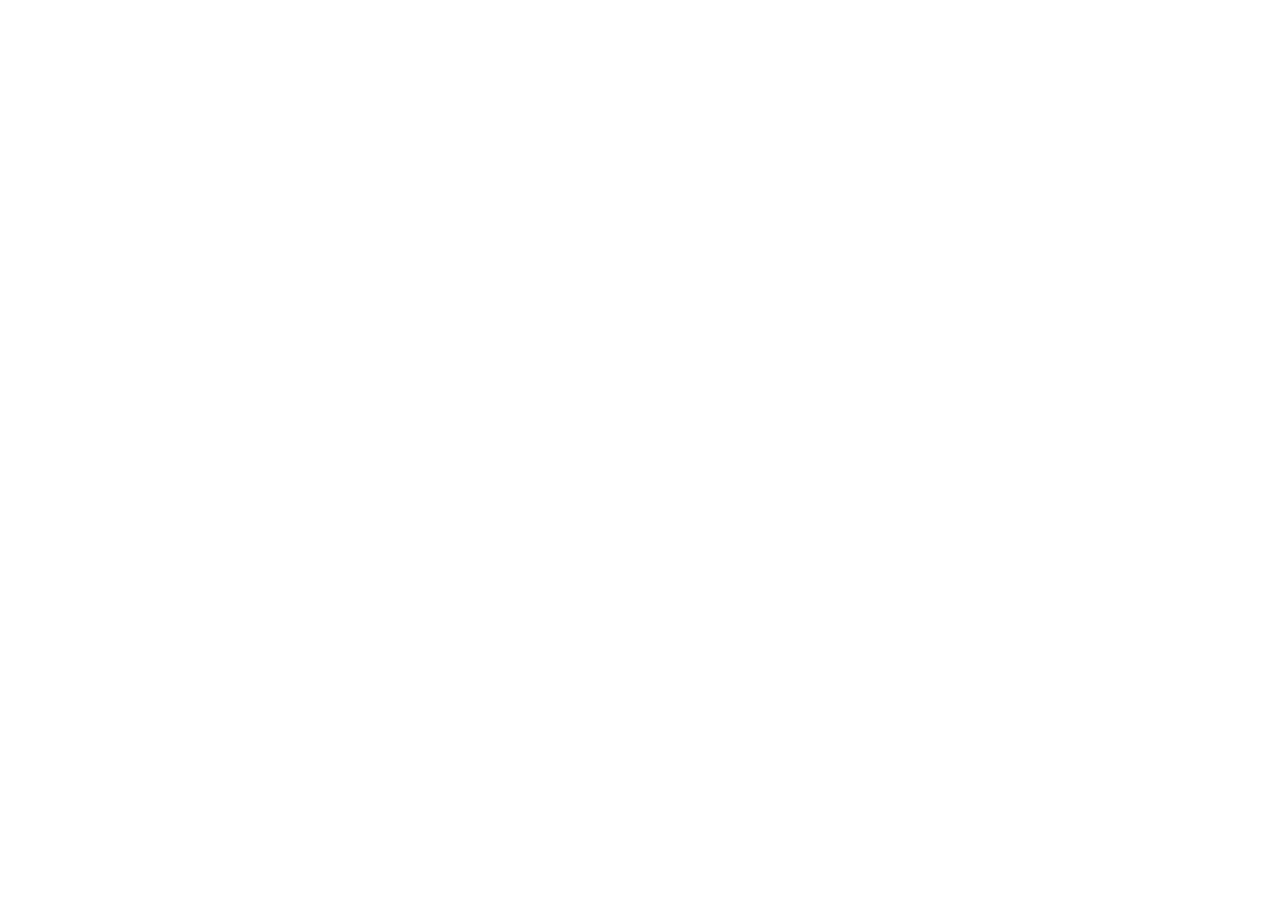
==== index.html @ 42da3003 "Add files via upload" ====
<!doctype html>
<html lang="id">
<head>
  <meta charset="utf-8">
  <meta name="viewport" content="width=device-width, initial-scale=1">
  <meta name="robots" content="noindex">
  <title>Panel Admin Edulink</title>
</head>
<body>
  <script src="https://unpkg.com/@sveltia/cms/dist/sveltia-cms.js"></script>
</body>
</html>
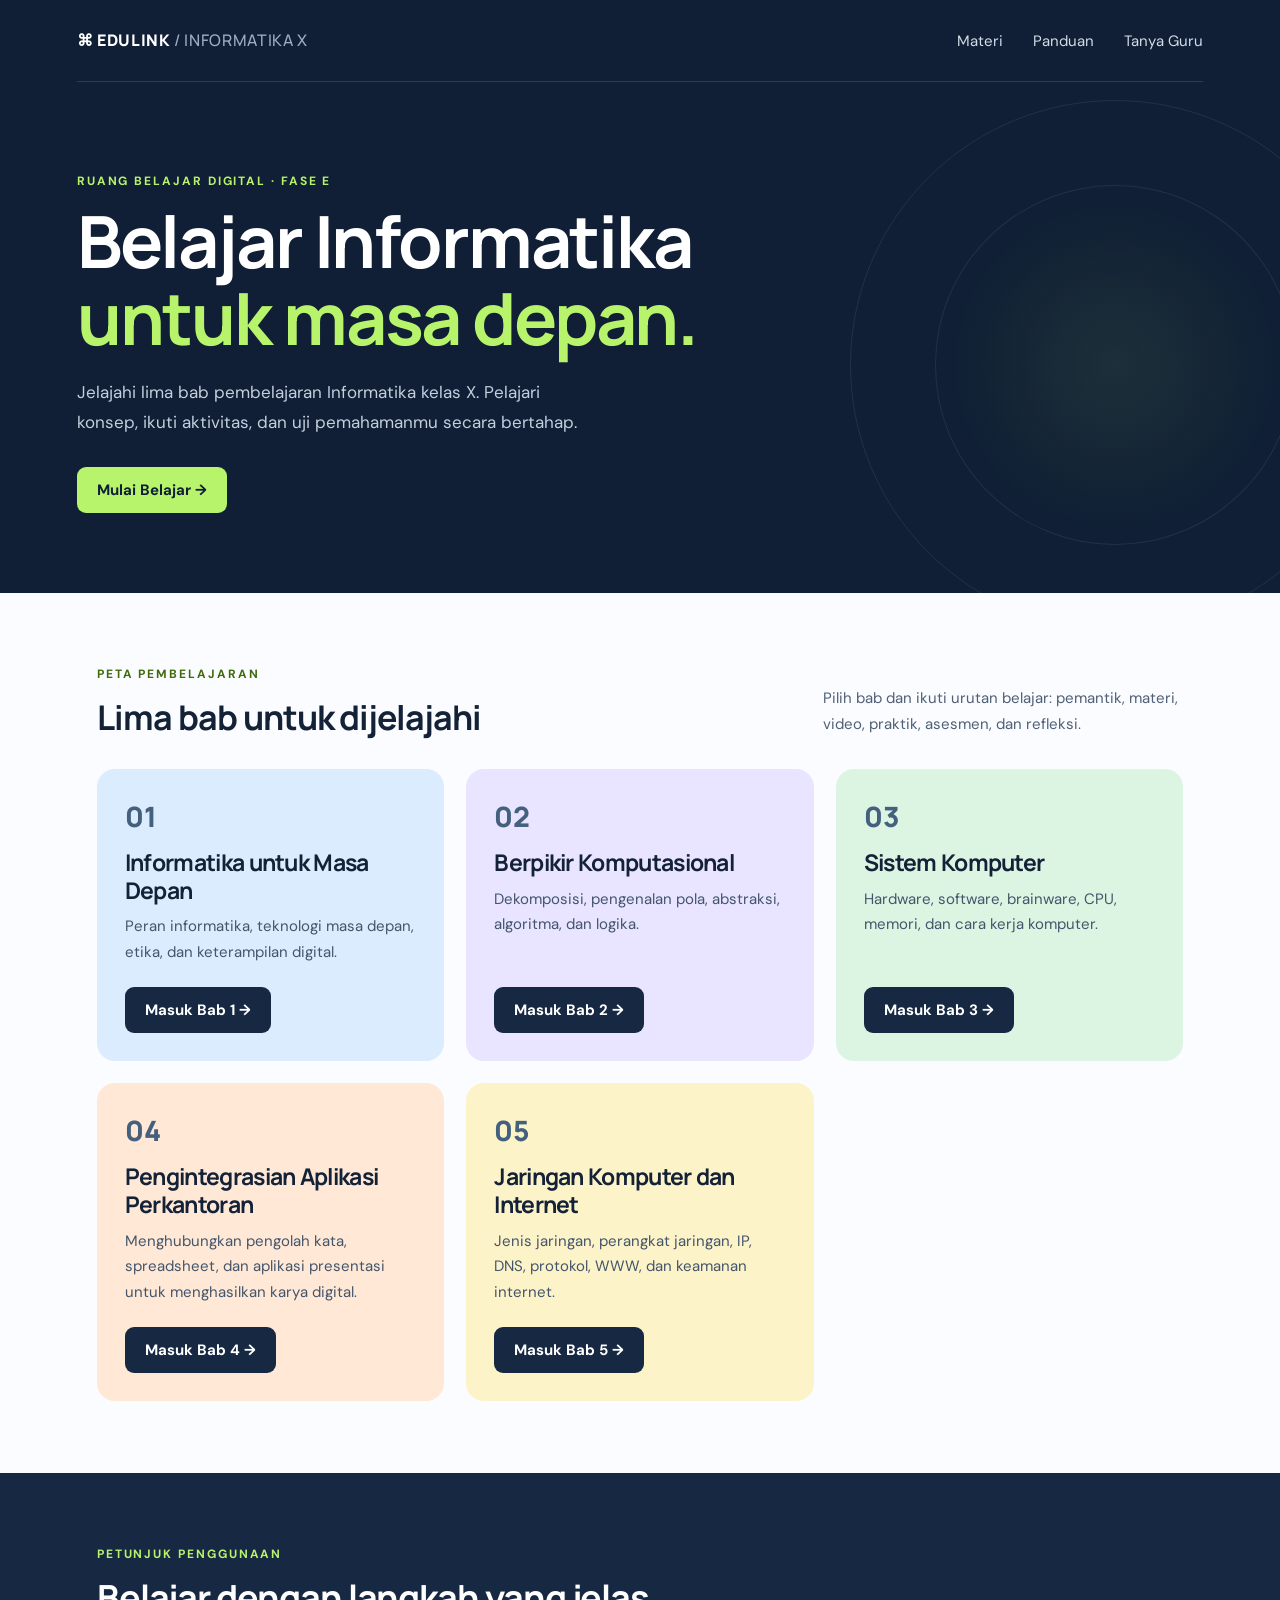
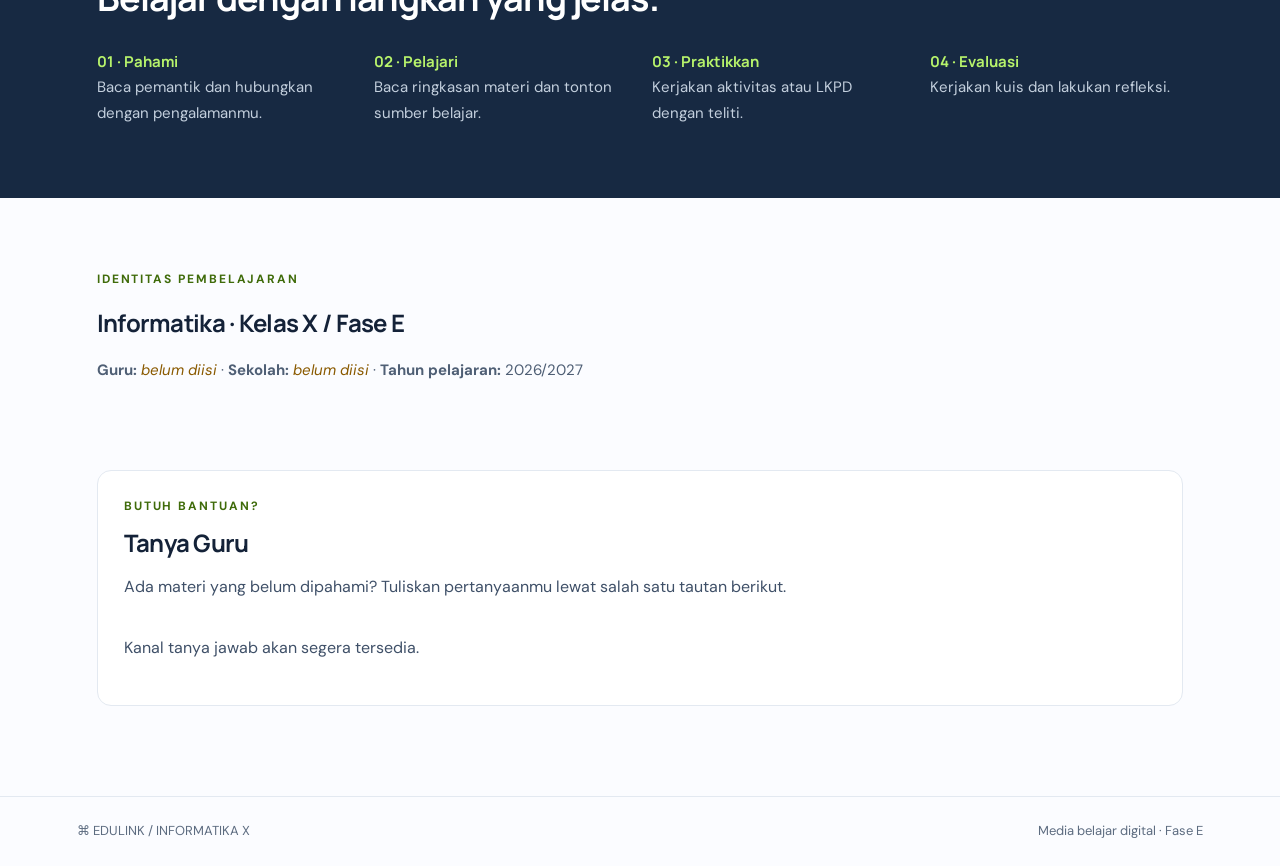
==== commit 0b181824: "Add files via upload" ====
--- a/index.html
+++ b/index.html
@@ -1,12 +1,31 @@
-<!doctype html>
-<html lang="id">
-<head>
-  <meta charset="utf-8">
-  <meta name="viewport" content="width=device-width, initial-scale=1">
-  <meta name="robots" content="noindex">
-  <title>Panel Admin Edulink</title>
-</head>
-<body>
-  <script src="https://unpkg.com/@sveltia/cms/dist/sveltia-cms.js"></script>
-</body>
-</html>
+<!doctype html><html lang="id"><head><meta charset="utf-8"><meta name="viewport" content="width=device-width,initial-scale=1">
+<title>Edulink Informatika X</title><meta name="description" content="Ruang belajar digital Informatika kelas X (Fase E): lima bab materi, aktivitas, kuis, dan refleksi."><meta name="theme-color" content="#101f35">
+<meta property="og:title" content="Edulink Informatika X"><meta property="og:description" content="Ruang belajar digital Informatika kelas X (Fase E): lima bab materi, aktivitas, kuis, dan refleksi."><meta property="og:type" content="website">
+<link rel="icon" href="data:image/svg+xml,%3Csvg xmlns='http://www.w3.org/2000/svg' viewBox='0 0 32 32'%3E%3Crect width='32' height='32' rx='8' fill='%23b7f36b'/%3E%3Ctext x='16' y='23' font-size='20' text-anchor='middle' fill='%23101f35'%3E%E2%8C%98%3C/text%3E%3C/svg%3E">
+<link rel="preconnect" href="https://fonts.googleapis.com"><link rel="preconnect" href="https://fonts.gstatic.com" crossorigin>
+<link rel="stylesheet" href="https://fonts.googleapis.com/css2?family=DM+Sans:wght@400;500;600;700&family=Manrope:wght@700;800&display=swap">
+<link rel="stylesheet" href="style.css"></head><body>
+<a class="skip" href="#bab">Lewati ke konten</a>
+<header class="hero"><div class="hero-orbit orbit-one"></div><div class="hero-orbit orbit-two"></div>
+<nav class="nav" aria-label="Menu utama"><a class="brand" href="index.html">⌘ EDULINK <i>/ INFORMATIKA X</i></a>
+<button class="menu-toggle" id="menuToggle" type="button" aria-label="Buka menu" aria-expanded="false" aria-controls="navLinks">☰</button>
+<div class="nav-links" id="navLinks"><a href="#bab">Materi</a><a href="#panduan">Panduan</a><a href="#tanya">Tanya Guru</a></div></nav>
+<div class="hero-content"><div class="eyebrow">RUANG BELAJAR DIGITAL · FASE E</div><h1>Belajar Informatika<br><span>untuk masa depan.</span></h1>
+<p>Jelajahi lima bab pembelajaran Informatika kelas X. Pelajari konsep, ikuti aktivitas, dan uji pemahamanmu secara bertahap.</p>
+<a class="btn" href="#bab">Mulai Belajar →</a></div></header>
+<main><section class="wrap" id="bab"><div class="intro"><div><div class="eyebrow">PETA PEMBELAJARAN</div><h2>Lima bab untuk dijelajahi</h2></div>
+<p class="muted">Pilih bab dan ikuti urutan belajar: pemantik, materi, video, praktik, asesmen, dan refleksi.</p></div>
+<div class="grid">
+<div class="card c1"><div class="num">01</div><h3>Informatika untuk Masa Depan</h3><p class="desc">Peran informatika, teknologi masa depan, etika, dan keterampilan digital.</p><a class="btn" href="bab1.html">Masuk Bab 1 →</a></div>
+<div class="card c2"><div class="num">02</div><h3>Berpikir Komputasional</h3><p class="desc">Dekomposisi, pengenalan pola, abstraksi, algoritma, dan logika.</p><a class="btn" href="bab2.html">Masuk Bab 2 →</a></div>
+<div class="card c3"><div class="num">03</div><h3>Sistem Komputer</h3><p class="desc">Hardware, software, brainware, CPU, memori, dan cara kerja komputer.</p><a class="btn" href="bab3.html">Masuk Bab 3 →</a></div>
+<div class="card c4"><div class="num">04</div><h3>Pengintegrasian Aplikasi Perkantoran</h3><p class="desc">Menghubungkan pengolah kata, spreadsheet, dan aplikasi presentasi untuk menghasilkan karya digital.</p><a class="btn" href="bab4.html">Masuk Bab 4 →</a></div>
+<div class="card c5"><div class="num">05</div><h3>Jaringan Komputer dan Internet</h3><p class="desc">Jenis jaringan, perangkat jaringan, IP, DNS, protokol, WWW, dan keamanan internet.</p><a class="btn" href="bab5.html">Masuk Bab 5 →</a></div>
+</div><div class="grid" id="babTambahanGrid"></div></section>
+<section class="guide-band" id="panduan"><div class="wrap"><div class="eyebrow">PETUNJUK PENGGUNAAN</div><h2>Belajar dengan langkah yang jelas.</h2>
+<div class="steps"><p><b>01 · Pahami</b><br>Baca pemantik dan hubungkan dengan pengalamanmu.</p><p><b>02 · Pelajari</b><br>Baca ringkasan materi dan tonton sumber belajar.</p><p><b>03 · Praktikkan</b><br>Kerjakan aktivitas atau LKPD dengan teliti.</p><p><b>04 · Evaluasi</b><br>Kerjakan kuis dan lakukan refleksi.</p></div></div></section>
+<section class="wrap"><div class="eyebrow">IDENTITAS PEMBELAJARAN</div><h2>Informatika · Kelas X / Fase E</h2>
+<p class="muted"><b>Guru:</b> <span class="ed-empty" data-ed="guru">belum diisi</span> · <b>Sekolah:</b> <span class="ed-empty" data-ed="sekolah">belum diisi</span> · <b>Tahun pelajaran:</b> <span data-ed="tahun">2026/2027</span></p></section>
+<section class="wrap" id="tanya" style="padding-top:0"><div class="content"><section style="background:#fff;border:1px solid var(--line);border-radius:14px;padding:26px"><div class="eyebrow">BUTUH BANTUAN?</div><h2>Tanya Guru</h2><p>Ada materi yang belum dipahami? Tuliskan pertanyaanmu lewat salah satu tautan berikut.</p><div class="ask-grid" id="tanyaLinks"><p class="muted">Kanal tanya jawab akan segera tersedia.</p></div></section></div></section></main>
+<footer><span>⌘ EDULINK / INFORMATIKA X</span><span>Media belajar digital · Fase E</span></footer>
+<script src="pengaturan.js"></script><script src="script.js"></script><script src="bab-dinamis.js"></script></body></html>
--- a/style.css
+++ b/style.css
@@ -0,0 +1,171 @@
+/* ==========================================================
+   Edulink Informatika X — style.css
+   Bagian: 1 Dasar · 2 Navigasi & hero · 3 Beranda · 4 Halaman bab
+           5 Kuis · 6 Refleksi · 7 Footer · 8 Responsif · 9 Cetak
+   ========================================================== */
+
+/* 1. DASAR ---------------------------------------------------- */
+:root{
+  --ink:#142238; --navy:#101f35; --navy-2:#172942;
+  --muted:#4f5f75; --line:#e3e9f1; --bg:#fbfcff;
+  --accent:#b7f36b; --accent-dark:#3f6b0a;
+  --blue:#dcecff; --violet:#e9e4ff; --mint:#dcf5e3; --peach:#ffe8d6; --sand:#fdf3c8;
+  --ok:#17653a; --ok-bg:#e6f7ec; --bad:#9b1c1c; --bad-bg:#fdeaea;
+}
+*{box-sizing:border-box}
+html{scroll-behavior:smooth}
+body{margin:0;color:var(--ink);background:var(--bg);font-family:'DM Sans',system-ui,-apple-system,'Segoe UI',sans-serif;font-size:16px;line-height:1.6}
+h1,h2,h3{font-family:Manrope,'DM Sans',system-ui,sans-serif;letter-spacing:-.03em;line-height:1.2}
+a{color:inherit;text-decoration:none}
+img{max-width:100%;height:auto}
+:focus-visible{outline:3px solid #5b9cf5;outline-offset:2px;border-radius:4px}
+.skip{position:absolute;left:-999px;top:8px;background:var(--accent);color:var(--navy);padding:10px 14px;border-radius:8px;font-weight:700;z-index:99}
+.skip:focus{left:8px}
+.wrap{max-width:1240px;margin:0 auto;padding:72px max(6vw,24px)}
+.muted{color:var(--muted);font-size:15px;line-height:1.7}
+.eyebrow{font-size:12px;font-weight:700;letter-spacing:.16em;color:var(--accent-dark);margin-bottom:12px}
+.hero .eyebrow,.guide-band .eyebrow,.subhero .eyebrow{color:var(--accent)}
+.btn{display:inline-flex;align-items:center;justify-content:center;gap:14px;padding:13px 20px;border-radius:9px;font:700 15px 'DM Sans',sans-serif;background:var(--accent);color:var(--navy);border:0;cursor:pointer;transition:transform .2s,box-shadow .2s}
+.btn:hover{transform:translateY(-2px);box-shadow:0 6px 16px #0000001f}
+.btn-dark{background:var(--navy-2);color:#fff}
+.btn-ghost{background:transparent;color:var(--navy-2);border:1.5px solid #b8c4d4}
+
+/* 2. NAVIGASI & HERO ------------------------------------------ */
+.hero{min-height:560px;background:var(--navy);color:#fff;position:relative;overflow:hidden;padding:0 max(6vw,24px)}
+.nav{height:82px;display:flex;align-items:center;justify-content:space-between;position:relative;z-index:5;border-bottom:1px solid #ffffff20}
+.brand{font-family:Manrope,sans-serif;font-weight:800;letter-spacing:.04em}
+.brand i{font-style:normal;font-weight:500;color:#9eacc0}
+.nav-links{display:flex;gap:30px;font-size:15px;color:#d3dce8}
+.nav-links a:hover{color:var(--accent)}
+.menu-toggle{display:none;background:none;color:#fff;border:0;font-size:26px;cursor:pointer;padding:6px 10px}
+.hero-content{position:relative;z-index:2;padding:90px 0 80px;max-width:640px}
+.hero h1{font-size:clamp(42px,7vw,72px);margin:0 0 22px;line-height:1.06}
+.hero h1 span{color:var(--accent)}
+.hero-content>p{max-width:500px;color:#c3cfdd;font-size:17px;line-height:1.75;margin:0 0 30px}
+.hero-orbit{position:absolute;border:1px solid #ffffff14;border-radius:50%;pointer-events:none}
+.orbit-one{width:530px;height:530px;right:-100px;top:100px}
+.orbit-two{width:360px;height:360px;right:-15px;top:185px;background:radial-gradient(circle,#b7f36b14,transparent 68%)}
+
+/* 3. BERANDA --------------------------------------------------- */
+.intro{display:flex;justify-content:space-between;align-items:end;gap:28px;margin-bottom:32px}
+.intro h2{font-size:clamp(26px,4vw,34px);margin:0}
+.intro .muted{max-width:360px;margin:0}
+.grid{display:grid;grid-template-columns:repeat(auto-fit,minmax(300px,1fr));gap:22px}
+.card{padding:28px;border-radius:18px;display:flex;flex-direction:column;align-items:flex-start;min-height:290px}
+.card .num{font:800 28px Manrope,sans-serif;color:#44607f;margin-bottom:14px}
+.card h3{font-size:23px;margin:0 0 10px}
+.card .desc{font-size:15px;line-height:1.7;color:#43556b;margin:0 0 22px}
+.card .btn{margin-top:auto;background:var(--navy-2);color:#fff}
+.c1{background:var(--blue)}.c2{background:var(--violet)}.c3{background:var(--mint)}.c4{background:var(--peach)}.c5{background:var(--sand)}
+.guide-band{background:var(--navy-2);color:#fff}
+.guide-band h2{font-size:clamp(26px,4vw,36px);margin:0 0 30px}
+.steps{display:grid;grid-template-columns:repeat(auto-fit,minmax(220px,1fr));gap:24px}
+.steps p{margin:0;color:#c3cfdd;font-size:15px;line-height:1.7}
+.steps b{color:var(--accent);font:700 15px Manrope,sans-serif}
+
+/* 4. HALAMAN BAB ------------------------------------------------ */
+.subhero{background:var(--navy);color:#fff;padding:26px max(6vw,24px) 44px}
+.back{font-size:14px;color:#c3cfdd}
+.back:hover{color:var(--accent)}
+.subhero h1{font-size:clamp(32px,5vw,50px);margin:30px 0 12px}
+.subhero p{color:#c3cfdd;max-width:700px;line-height:1.7;font-size:16px;margin:0}
+.layout{max-width:1240px;margin:0 auto;padding:44px max(6vw,24px) 72px;display:grid;grid-template-columns:230px minmax(0,1fr);gap:34px}
+.side{position:sticky;top:20px;align-self:start;background:#fff;border:1px solid var(--line);padding:16px;border-radius:12px}
+.side b{display:block;font-size:12px;letter-spacing:.08em;margin-bottom:10px;color:var(--muted)}
+.side a{display:block;padding:9px 10px;border-radius:7px;font-size:14px;color:var(--muted)}
+.side a:hover{background:#edf4ff;color:var(--navy-2)}
+.side a.active{background:#e4efff;color:var(--navy-2);font-weight:700}
+.content section{scroll-margin-top:20px;background:#fff;border:1px solid var(--line);border-radius:14px;padding:26px;margin-bottom:18px}
+.content h2{font-size:24px;margin:0 0 14px}
+.content h3{font-size:18px;margin:22px 0 8px}
+.content p,.content li{font-size:16px;line-height:1.8;color:#3f5068}
+.content ul,.content ol{padding-left:22px}
+.callout{background:#f0f6ff;border-left:4px solid #7ca9e8;padding:13px 16px;border-radius:6px;margin:16px 0;font-size:15px;line-height:1.7}
+.resource{display:inline-block;background:var(--navy-2);color:#fff;border-radius:8px;padding:11px 15px;font-size:14px;font-weight:700;margin:6px 6px 6px 0}
+.resource:hover{background:#24406b}
+.task{background:#f5f8ef;border-radius:10px;padding:8px 18px}
+.task li{color:#37485e}
+.small-note{font-size:13px!important;color:var(--muted)!important}
+.pager{display:flex;justify-content:space-between;gap:14px;flex-wrap:wrap;margin-top:8px}
+.pager a{flex:1 1 220px;background:#fff;border:1px solid var(--line);border-radius:12px;padding:14px 18px;font-size:14px;color:var(--muted)}
+.pager a:hover{border-color:#9db8dc;background:#f4f8ff}
+.pager strong{display:block;color:var(--ink);font-size:15px;margin-top:2px}
+.pager .next{text-align:right}
+
+/* 5. KUIS ---------------------------------------------------------- */
+.quiz-q{border:1px solid var(--line);background:#f7f9fc;border-radius:10px;padding:16px 18px;margin:0 0 14px;min-width:0}
+.quiz-q legend{font-weight:700;font-size:16px;line-height:1.5;padding:0 6px;color:var(--ink)}
+.quiz-q label{display:flex;gap:10px;align-items:flex-start;font-size:15px;line-height:1.5;margin:8px 0;padding:9px 12px;border:1px solid transparent;border-radius:8px;color:#34465d;cursor:pointer}
+.quiz-q label:hover{background:#edf2f9}
+.quiz-q input{margin-top:4px;accent-color:#2a5db0}
+.quiz-q.unanswered{border-color:#d9822b;background:#fff8ef}
+.quiz-q.correct{border-color:#5fb883}
+.quiz-q.wrong{border-color:#d46a6a}
+.quiz-q label.is-correct{background:var(--ok-bg);border-color:#5fb883;color:var(--ok);font-weight:600}
+.quiz-q label.is-wrong{background:var(--bad-bg);border-color:#d46a6a;color:var(--bad)}
+.explain{margin:10px 0 2px!important;padding:10px 12px;border-radius:8px;font-size:14px!important;line-height:1.6!important;background:#fff;border:1px solid var(--line)}
+.explain .tag-ok{color:var(--ok);font-weight:700}
+.explain .tag-bad{color:var(--bad);font-weight:700}
+.quiz-actions{display:flex;gap:10px;flex-wrap:wrap;align-items:center;margin-top:6px}
+.quiz-result{font-size:16px;font-weight:700;margin-top:14px;line-height:1.6}
+.quiz-result:empty{display:none}
+.quiz-result.warn{color:#9a5200}
+
+/* 6. REFLEKSI ------------------------------------------------------ */
+.reflect label{display:block;font-weight:600;font-size:15px;margin:16px 0 6px;color:var(--ink)}
+.reflect textarea{width:100%;min-height:84px;padding:11px 13px;border:1px solid #c9d4e2;border-radius:9px;font:15px/1.6 'DM Sans',sans-serif;color:var(--ink);resize:vertical;background:#fcfdff}
+.reflect textarea:focus{border-color:#5b9cf5;outline:none;box-shadow:0 0 0 3px #5b9cf533}
+.reflect .quiz-actions{margin-top:16px}
+
+/* 6b. VIDEO, TANYA GURU, RUBRIK ---------------------------------- */
+.video-item{margin:0 0 22px}
+.video-frame{position:relative;aspect-ratio:16/9;background:#0b1626;border-radius:12px;overflow:hidden}
+.video-frame iframe{position:absolute;inset:0;width:100%;height:100%;border:0}
+.video-meta{margin:8px 2px 0;font-size:15px;color:var(--muted)}
+.video-meta strong{color:var(--ink)}
+.ed-empty{color:#8a5a00;font-style:italic}
+.ask-grid{display:grid;grid-template-columns:repeat(auto-fit,minmax(220px,1fr));gap:12px;margin-top:10px}
+.ask-grid a{display:block;background:#f3f8ff;border:1px solid #cfe0f7;border-radius:12px;padding:14px 16px;font-weight:700;color:var(--navy-2)}
+.ask-grid a:hover{background:#e6f0ff}
+.ask-grid span{display:block;font-weight:400;font-size:13px;color:var(--muted);margin-top:2px}
+.table-scroll{overflow-x:auto;margin:10px 0 6px;-webkit-overflow-scrolling:touch}
+.rubrik{border-collapse:collapse;width:100%;min-width:640px;font-size:14px}
+.rubrik th,.rubrik td{border:1px solid var(--line);padding:9px 10px;text-align:left;vertical-align:top;line-height:1.5;color:#34465d}
+.rubrik th{background:#eef3fa;color:var(--ink)}
+.rubrik td:first-child{font-weight:700;color:var(--ink);white-space:nowrap}
+
+.extra-item{margin:4px 0 10px}
+.extra-note{font-size:14px;color:var(--muted);margin-left:4px}
+.extra:empty,#materiExtra:empty,#praktikExtra:empty,#asesmenExtra:empty,#pemantikExtra:empty{display:none}
+
+/* 7. FOOTER --------------------------------------------------------- */
+footer{border-top:1px solid var(--line);padding:24px max(6vw,24px);display:flex;justify-content:space-between;align-items:center;gap:14px;flex-wrap:wrap;font-size:13px;color:#5d6c80}
+
+/* 8. RESPONSIF ---------------------------------------------------- */
+@media(max-width:760px){
+  .menu-toggle{display:block}
+  .nav-links{display:none;position:absolute;right:0;top:72px;background:#20344e;padding:18px 22px;border-radius:10px;flex-direction:column;gap:18px;box-shadow:0 10px 30px #0006}
+  .nav-links.open{display:flex}
+  .hero{min-height:0}
+  .hero-content{padding:64px 0 60px}
+  .orbit-one{right:-350px}
+  .wrap{padding:52px 24px}
+  .intro{display:block}.intro .muted{margin-top:10px}
+  .layout{grid-template-columns:minmax(0,1fr);padding:28px 24px 56px;gap:20px}
+  .side{position:static;display:flex;gap:6px;overflow-x:auto;padding:10px;-webkit-overflow-scrolling:touch}
+  .side b{display:none}
+  .side a{white-space:nowrap;flex:0 0 auto;background:#f3f6fb}
+  .content section{padding:20px 18px}
+  .pager .next{text-align:left}
+}
+@media(prefers-reduced-motion:reduce){html{scroll-behavior:auto}.btn{transition:none}}
+
+/* 9. CETAK ------------------------------------------------------------ */
+@media print{
+  .side,.nav,.back,.pager,.quiz-actions .btn,.resource,.skip{display:none!important}
+  .subhero,.hero{background:#fff!important;color:#000!important;padding:0!important}
+  .subhero p,.subhero h1{color:#000!important}
+  .layout{display:block;padding:0}
+  .content section{border:0;padding:8px 0;break-inside:avoid}
+  body{font-size:12pt;background:#fff}
+}
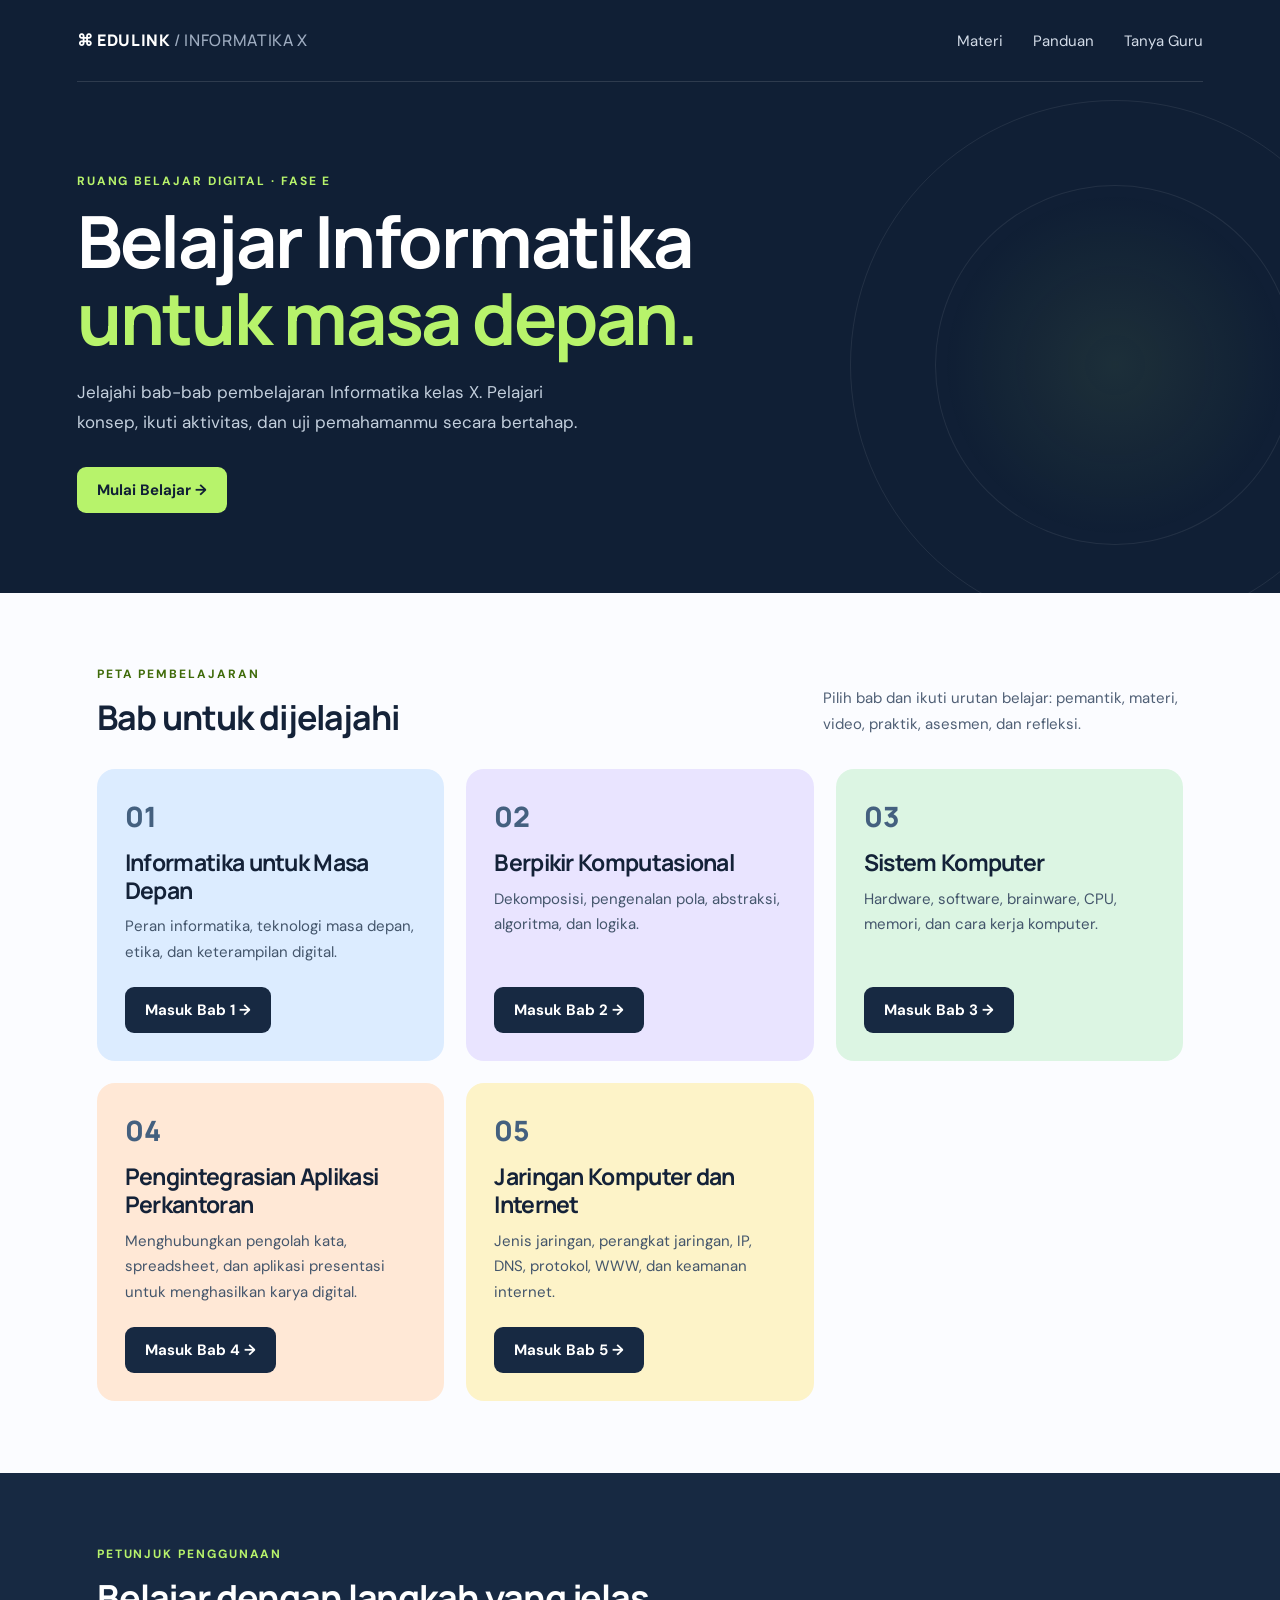
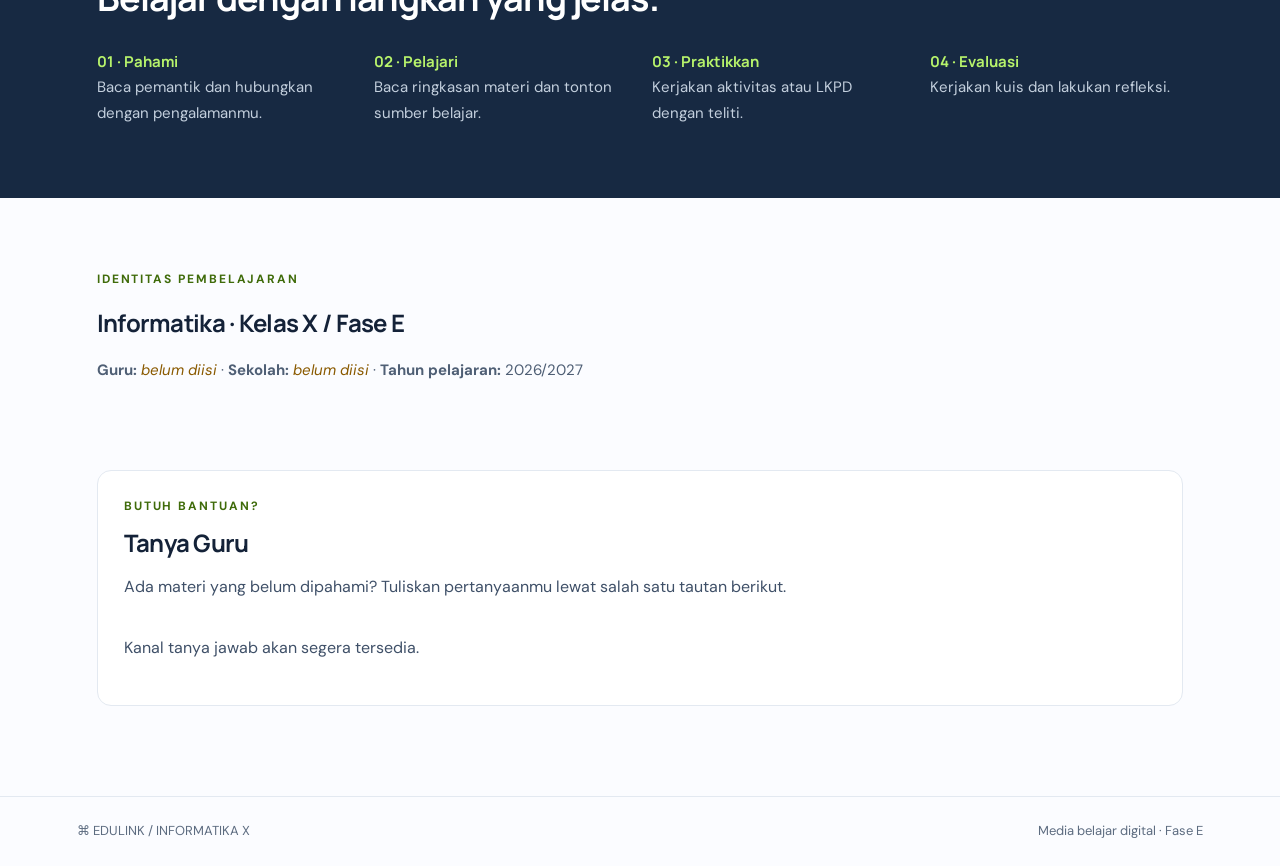
==== commit 97ea0c81: "Add files via upload" ====
--- a/index.html
+++ b/index.html
@@ -1,6 +1,6 @@
 <!doctype html><html lang="id"><head><meta charset="utf-8"><meta name="viewport" content="width=device-width,initial-scale=1">
-<title>Edulink Informatika X</title><meta name="description" content="Ruang belajar digital Informatika kelas X (Fase E): lima bab materi, aktivitas, kuis, dan refleksi."><meta name="theme-color" content="#101f35">
-<meta property="og:title" content="Edulink Informatika X"><meta property="og:description" content="Ruang belajar digital Informatika kelas X (Fase E): lima bab materi, aktivitas, kuis, dan refleksi."><meta property="og:type" content="website">
+<title>Edulink Informatika X</title><meta name="description" content="Ruang belajar digital Informatika kelas X (Fase E): bab materi, aktivitas, kuis, dan refleksi."><meta name="theme-color" content="#101f35">
+<meta property="og:title" content="Edulink Informatika X"><meta property="og:description" content="Ruang belajar digital Informatika kelas X (Fase E): bab materi, aktivitas, kuis, dan refleksi."><meta property="og:type" content="website">
 <link rel="icon" href="data:image/svg+xml,%3Csvg xmlns='http://www.w3.org/2000/svg' viewBox='0 0 32 32'%3E%3Crect width='32' height='32' rx='8' fill='%23b7f36b'/%3E%3Ctext x='16' y='23' font-size='20' text-anchor='middle' fill='%23101f35'%3E%E2%8C%98%3C/text%3E%3C/svg%3E">
 <link rel="preconnect" href="https://fonts.googleapis.com"><link rel="preconnect" href="https://fonts.gstatic.com" crossorigin>
 <link rel="stylesheet" href="https://fonts.googleapis.com/css2?family=DM+Sans:wght@400;500;600;700&family=Manrope:wght@700;800&display=swap">
@@ -11,17 +11,17 @@
 <button class="menu-toggle" id="menuToggle" type="button" aria-label="Buka menu" aria-expanded="false" aria-controls="navLinks">☰</button>
 <div class="nav-links" id="navLinks"><a href="#bab">Materi</a><a href="#panduan">Panduan</a><a href="#tanya">Tanya Guru</a></div></nav>
 <div class="hero-content"><div class="eyebrow">RUANG BELAJAR DIGITAL · FASE E</div><h1>Belajar Informatika<br><span>untuk masa depan.</span></h1>
-<p>Jelajahi lima bab pembelajaran Informatika kelas X. Pelajari konsep, ikuti aktivitas, dan uji pemahamanmu secara bertahap.</p>
+<p>Jelajahi bab-bab pembelajaran Informatika kelas X. Pelajari konsep, ikuti aktivitas, dan uji pemahamanmu secara bertahap.</p>
 <a class="btn" href="#bab">Mulai Belajar →</a></div></header>
-<main><section class="wrap" id="bab"><div class="intro"><div><div class="eyebrow">PETA PEMBELAJARAN</div><h2>Lima bab untuk dijelajahi</h2></div>
+<main><section class="wrap" id="bab"><div class="intro"><div><div class="eyebrow">PETA PEMBELAJARAN</div><h2>Bab untuk dijelajahi</h2></div>
 <p class="muted">Pilih bab dan ikuti urutan belajar: pemantik, materi, video, praktik, asesmen, dan refleksi.</p></div>
-<div class="grid">
+<div class="grid" id="babGrid">
 <div class="card c1"><div class="num">01</div><h3>Informatika untuk Masa Depan</h3><p class="desc">Peran informatika, teknologi masa depan, etika, dan keterampilan digital.</p><a class="btn" href="bab1.html">Masuk Bab 1 →</a></div>
 <div class="card c2"><div class="num">02</div><h3>Berpikir Komputasional</h3><p class="desc">Dekomposisi, pengenalan pola, abstraksi, algoritma, dan logika.</p><a class="btn" href="bab2.html">Masuk Bab 2 →</a></div>
 <div class="card c3"><div class="num">03</div><h3>Sistem Komputer</h3><p class="desc">Hardware, software, brainware, CPU, memori, dan cara kerja komputer.</p><a class="btn" href="bab3.html">Masuk Bab 3 →</a></div>
 <div class="card c4"><div class="num">04</div><h3>Pengintegrasian Aplikasi Perkantoran</h3><p class="desc">Menghubungkan pengolah kata, spreadsheet, dan aplikasi presentasi untuk menghasilkan karya digital.</p><a class="btn" href="bab4.html">Masuk Bab 4 →</a></div>
 <div class="card c5"><div class="num">05</div><h3>Jaringan Komputer dan Internet</h3><p class="desc">Jenis jaringan, perangkat jaringan, IP, DNS, protokol, WWW, dan keamanan internet.</p><a class="btn" href="bab5.html">Masuk Bab 5 →</a></div>
-</div><div class="grid" id="babTambahanGrid"></div></section>
+</div></section>
 <section class="guide-band" id="panduan"><div class="wrap"><div class="eyebrow">PETUNJUK PENGGUNAAN</div><h2>Belajar dengan langkah yang jelas.</h2>
 <div class="steps"><p><b>01 · Pahami</b><br>Baca pemantik dan hubungkan dengan pengalamanmu.</p><p><b>02 · Pelajari</b><br>Baca ringkasan materi dan tonton sumber belajar.</p><p><b>03 · Praktikkan</b><br>Kerjakan aktivitas atau LKPD dengan teliti.</p><p><b>04 · Evaluasi</b><br>Kerjakan kuis dan lakukan refleksi.</p></div></div></section>
 <section class="wrap"><div class="eyebrow">IDENTITAS PEMBELAJARAN</div><h2>Informatika · Kelas X / Fase E</h2>
